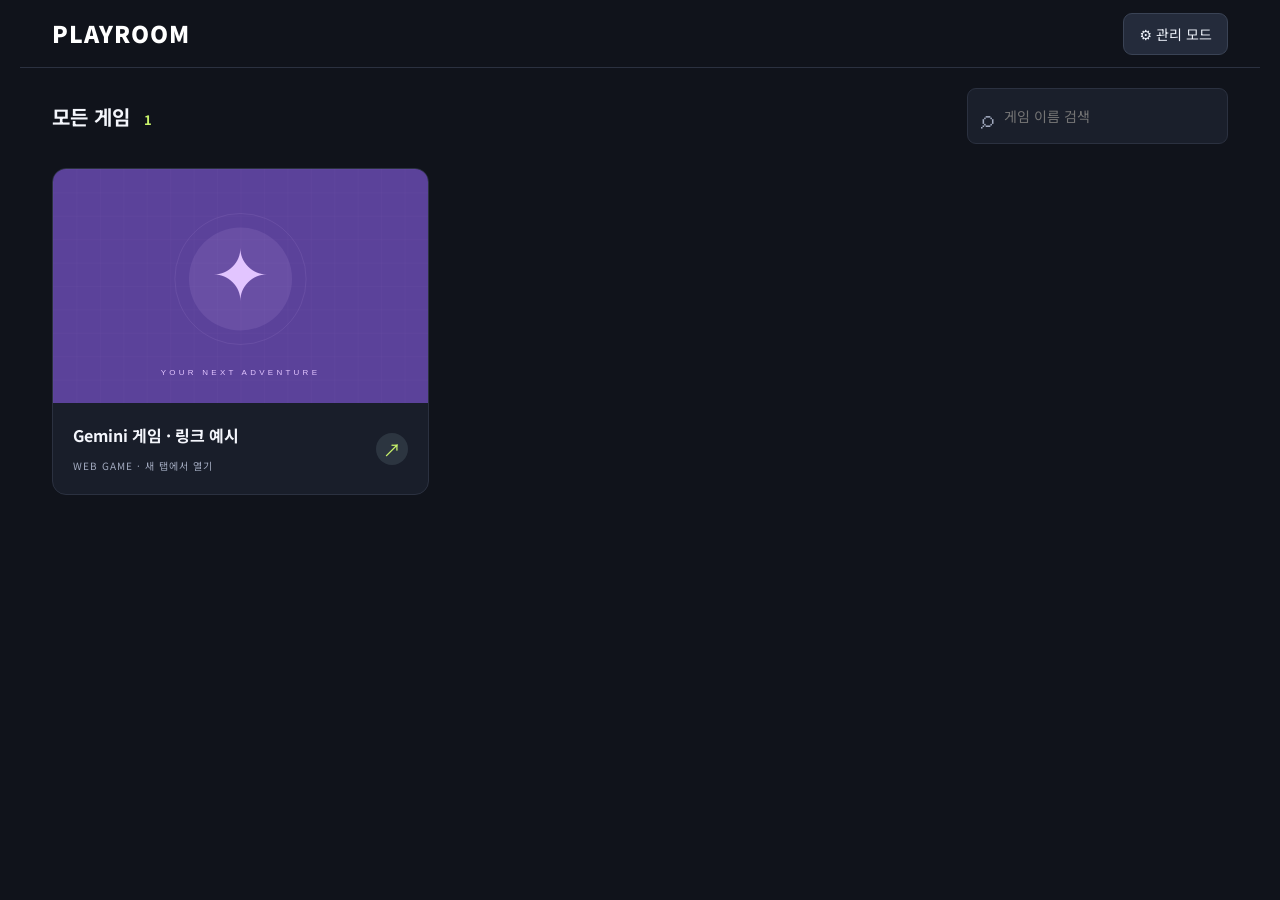
==== index.html @ 1600344c "Publish compact PLAYROOM game gallery" ====
<!doctype html>
<html lang="ko">
<head><meta charset="utf-8"><meta name="viewport" content="width=device-width,initial-scale=1"><meta name="theme-color" content="#10131b"><meta name="description" content="좋아하는 웹 게임을 한곳에서 만나세요."><title>PLAYROOM · 나의 게임 아케이드</title><link rel="stylesheet" href="style.css"><script src="app.js" defer></script></head>
<body>
<header><h1 class="site-title"><a class="brand" href="./">PLAYROOM</a></h1><button id="adminToggle" aria-pressed="false">⚙ 관리 모드</button></header>
<main>
<section id="adminPanel" hidden aria-label="게임 관리"><div class="panel-heading"><div><h2>컬렉션 관리</h2><p>이 기기의 브라우저에 임시 저장됩니다. 공개 반영은 JSON 파일을 교체하세요.</p></div><button id="addGame" class="primary">＋ 게임 추가</button></div><div class="tools"><button id="exportData">↓ JSON 내보내기</button><button id="importButton">↑ JSON 가져오기</button><input id="importData" type="file" accept=".json,application/json" hidden><button id="resetData">공개 목록으로 되돌리기</button></div><p class="note">관리 모드는 편집 도구이며 로그인 기능이 아닙니다. 방문자의 편집은 공개 목록을 바꾸지 않습니다.</p></section>
<section class="collection"><div class="collection-top"><h2>모든 게임 <span id="count">0</span></h2><label class="search"><span aria-hidden="true">⌕</span><input id="search" type="search" placeholder="게임 이름 검색" aria-label="게임 이름 검색"></label></div><div id="grid" class="grid"></div><div id="empty" hidden class="empty"><h3>게임을 찾을 수 없어요</h3><p>다른 이름으로 검색하거나 관리 모드에서 게임을 추가하세요.</p></div></section>
<p id="status" role="status" aria-live="polite"></p>
</main>
<dialog id="editor"><form id="gameForm"><div class="dialog-top"><h2 id="editorTitle">게임 추가</h2><button type="button" id="closeEditor" aria-label="닫기">✕</button></div><label>게임 이름<input id="gameName" maxlength="100" required placeholder="게임 이름을 입력하세요"></label><label>게임 링크<input id="gameUrl" type="url" required placeholder="https://…"></label><label>썸네일 파일<input id="gameImage" type="file" accept="image/png,image/jpeg,image/webp,image/gif"></label><p class="note">PNG, JPG, WebP, GIF · 최대 3MB. 이미지는 JSON에 포함됩니다.</p><img id="imagePreview" alt="선택한 썸네일 미리보기" hidden><button id="removeImage" type="button">썸네일 지우기</button><p id="formError" role="alert"></p><div class="dialog-actions"><button id="cancelEdit" type="button">취소</button><button class="primary" type="submit">저장하기</button></div></form></dialog>
</body></html>
---- style.css ----
@import url('https://fonts.googleapis.com/css2?family=Noto+Sans+KR:wght@400;500;600;700;800;900&display=swap');
:root{color-scheme:dark;--bg:#10131b;--panel:#1a1f2c;--muted:#a2aabf;--line:#2b3140;--accent:#c9f46b}*{box-sizing:border-box}body{margin:0;background:var(--bg);color:#f4f6fc;font:14px 'Noto Sans KR',system-ui,sans-serif}button,input,.button{font:inherit}button,.button{border:1px solid #3a4355;background:#242b3b;color:#eef2fa;padding:10px 15px;border-radius:9px;cursor:pointer;text-decoration:none;display:inline-flex;align-items:center;justify-content:center;gap:6px}button:hover,.button:hover{background:#354059}button:disabled{opacity:.35;cursor:default}button.primary{background:var(--accent);border-color:var(--accent);color:#18220b;font-weight:800}button:focus-visible,a:focus-visible,input:focus-visible,.button:focus-within{outline:3px solid var(--accent);outline-offset:4px}header{height:68px;max-width:1240px;margin:auto;padding:0 32px;display:flex;justify-content:space-between;align-items:center;border-bottom:1px solid var(--line)}.brand{color:#fff;text-decoration:none;font-size:23px;letter-spacing:1px;font-weight:900;display:flex;align-items:center;gap:10px}main{max-width:1240px;padding:0 32px;margin:auto}.site-title{margin:0;line-height:1;white-space:nowrap}.collection{padding-top:20px}.collection-top{display:flex;align-items:center;justify-content:space-between;margin-bottom:24px}h2{font-size:20px;margin:0}#count{font-size:13px;color:var(--accent);margin-left:8px}.search{display:flex;align-items:center;gap:10px;padding:9px 13px;background:#1a1f2b;border:1px solid var(--line);border-radius:9px}.search span{font-size:25px;color:var(--muted)}input{background:#111620;color:#fff;border:1px solid #3a4355;border-radius:8px;padding:12px;min-width:0}.search input{border:0;background:none;padding:0;width:210px}.grid{display:grid;grid-template-columns:repeat(3,minmax(0,1fr));gap:26px 23px}.card{border:1px solid var(--line);border-radius:14px;overflow:hidden;background:#191e2a;transition:transform .2s,border-color .2s}.card:hover{transform:translateY(-4px);border-color:#778554}.game-link{display:block;color:inherit;text-decoration:none}.thumb{width:100%;aspect-ratio:16/10;display:block;object-fit:cover;background:#242b3a}.card-body{padding:20px;display:flex;justify-content:space-between;align-items:center;gap:12px}.card h3{font-size:16px;margin:0 0 7px;overflow-wrap:anywhere}.card small{color:var(--muted);font-size:10px;letter-spacing:1px}.launch{width:32px;height:32px;display:grid;place-items:center;background:#2c3540;color:var(--accent);border-radius:50%;font-size:18px;flex-shrink:0}.card-actions{border-top:1px solid var(--line);padding:12px;display:flex;gap:6px;flex-wrap:wrap}.card-actions button{padding:7px 10px;font-size:12px}.card-actions .delete{margin-left:auto;color:#ffb8b8}.empty{text-align:center;padding:65px 0;color:var(--muted)}#adminPanel{background:#1b2330;border:1px solid #455039;border-radius:13px;padding:24px;margin:20px 0}.panel-heading{display:flex;justify-content:space-between;align-items:center;gap:16px}.panel-heading p,.note{font-size:12px;color:var(--muted);line-height:1.8}.tools{display:flex;gap:8px;flex-wrap:wrap;margin-top:15px}#status{min-height:24px;color:var(--accent);font-size:12px;padding:18px 0}dialog{border:1px solid #444f61;border-radius:18px;background:#1b2230;color:#fff;padding:28px;width:min(500px,calc(100% - 28px));max-height:90vh}dialog::backdrop{background:#060a12c9;backdrop-filter:blur(5px)}.dialog-top{display:flex;justify-content:space-between;align-items:center;margin-bottom:20px}form>label{display:flex;flex-direction:column;gap:8px;margin:18px 0;font-size:13px}#imagePreview{width:100%;max-height:190px;object-fit:contain;border-radius:9px;background:#121721;margin-bottom:12px}.dialog-actions{display:flex;justify-content:flex-end;gap:8px;margin-top:22px}#formError{color:#ffaaaa;font-size:12px} [hidden]{display:none!important}@media(max-width:850px){.grid{grid-template-columns:repeat(2,minmax(0,1fr))}}@media(max-width:540px){header{height:60px;padding:0 20px}main{padding:0 20px}.brand{font-size:19px}header button{font-size:12px;padding:9px}.collection-top{align-items:stretch;gap:17px;flex-direction:column}.search input{width:100%}.grid{grid-template-columns:1fr;gap:20px}.panel-heading{align-items:flex-start;flex-direction:column}}
@media(prefers-reduced-motion:reduce){.card{transition:none}.card:hover{transform:none}}

#status:empty{display:none}
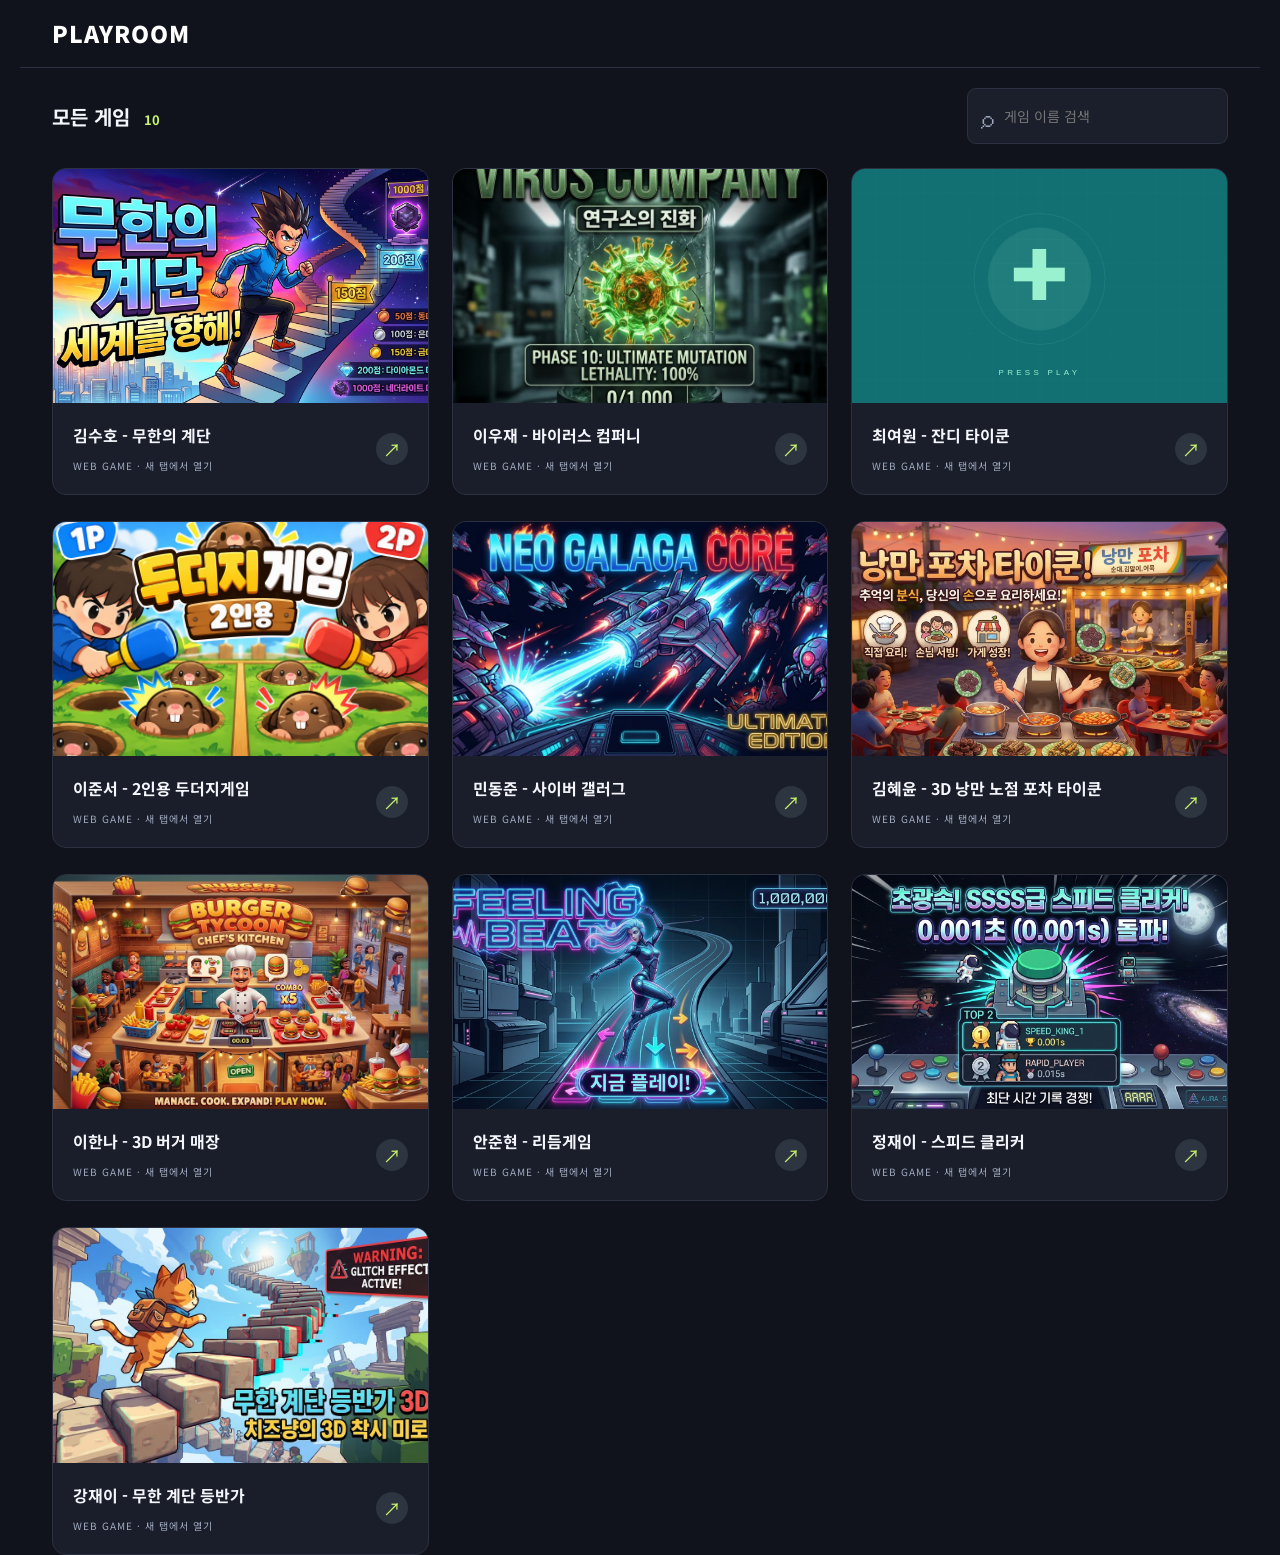
==== commit f8307477: "Remove public editor and update rhythm game link" ====
--- a/index.html
+++ b/index.html
@@ -1,12 +1,10 @@
 <!doctype html>
 <html lang="ko">
-<head><meta charset="utf-8"><meta name="viewport" content="width=device-width,initial-scale=1"><meta name="theme-color" content="#10131b"><meta name="description" content="좋아하는 웹 게임을 한곳에서 만나세요."><title>PLAYROOM · 나의 게임 아케이드</title><link rel="stylesheet" href="style.css"><script src="app.js" defer></script></head>
+<head><meta charset="utf-8"><meta name="viewport" content="width=device-width,initial-scale=1"><meta name="theme-color" content="#10131b"><meta name="description" content="좋아하는 웹 게임을 한곳에서 만나세요."><title>PLAYROOM · 나의 게임 아케이드</title><link rel="stylesheet" href="style.css?v=2"><script src="app.js?v=2" defer></script></head>
 <body>
-<header><h1 class="site-title"><a class="brand" href="./">PLAYROOM</a></h1><button id="adminToggle" aria-pressed="false">⚙ 관리 모드</button></header>
+<header><h1 class="site-title"><a class="brand" href="./">PLAYROOM</a></h1></header>
 <main>
-<section id="adminPanel" hidden aria-label="게임 관리"><div class="panel-heading"><div><h2>컬렉션 관리</h2><p>이 기기의 브라우저에 임시 저장됩니다. 공개 반영은 JSON 파일을 교체하세요.</p></div><button id="addGame" class="primary">＋ 게임 추가</button></div><div class="tools"><button id="exportData">↓ JSON 내보내기</button><button id="importButton">↑ JSON 가져오기</button><input id="importData" type="file" accept=".json,application/json" hidden><button id="resetData">공개 목록으로 되돌리기</button></div><p class="note">관리 모드는 편집 도구이며 로그인 기능이 아닙니다. 방문자의 편집은 공개 목록을 바꾸지 않습니다.</p></section>
-<section class="collection"><div class="collection-top"><h2>모든 게임 <span id="count">0</span></h2><label class="search"><span aria-hidden="true">⌕</span><input id="search" type="search" placeholder="게임 이름 검색" aria-label="게임 이름 검색"></label></div><div id="grid" class="grid"></div><div id="empty" hidden class="empty"><h3>게임을 찾을 수 없어요</h3><p>다른 이름으로 검색하거나 관리 모드에서 게임을 추가하세요.</p></div></section>
+<section class="collection"><div class="collection-top"><h2>모든 게임 <span id="count">0</span></h2><label class="search"><span aria-hidden="true">⌕</span><input id="search" type="search" placeholder="게임 이름 검색" aria-label="게임 이름 검색"></label></div><div id="grid" class="grid"></div><div id="empty" hidden class="empty"><h3>게임을 찾을 수 없어요</h3><p>다른 게임 이름으로 검색해 보세요.</p></div></section>
 <p id="status" role="status" aria-live="polite"></p>
 </main>
-<dialog id="editor"><form id="gameForm"><div class="dialog-top"><h2 id="editorTitle">게임 추가</h2><button type="button" id="closeEditor" aria-label="닫기">✕</button></div><label>게임 이름<input id="gameName" maxlength="100" required placeholder="게임 이름을 입력하세요"></label><label>게임 링크<input id="gameUrl" type="url" required placeholder="https://…"></label><label>썸네일 파일<input id="gameImage" type="file" accept="image/png,image/jpeg,image/webp,image/gif"></label><p class="note">PNG, JPG, WebP, GIF · 최대 3MB. 이미지는 JSON에 포함됩니다.</p><img id="imagePreview" alt="선택한 썸네일 미리보기" hidden><button id="removeImage" type="button">썸네일 지우기</button><p id="formError" role="alert"></p><div class="dialog-actions"><button id="cancelEdit" type="button">취소</button><button class="primary" type="submit">저장하기</button></div></form></dialog>
 </body></html>
